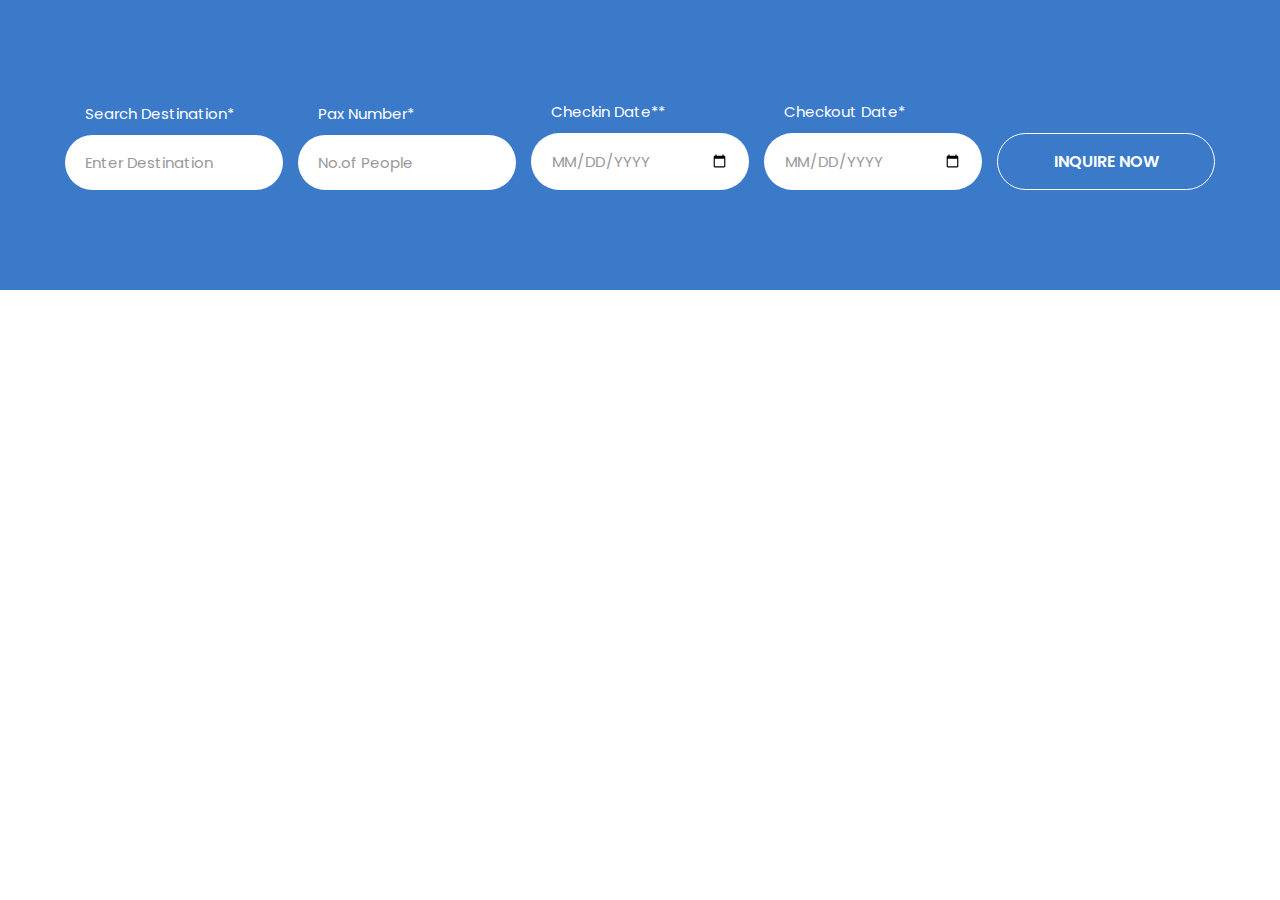
==== booking.html @ a95c3eb4 "first commit" ====
<!-- 
        - #TOUR SEARCH
      -->
      <!DOCTYPE html>
      <html>
          <head>
            <meta charset="UTF-8">
            <meta http-equiv="X-UA-Compatible" content="IE=edge">
            <meta name="viewport" content="width=device-width, initial-scale=1.0">
            <title>Musafir - Travel agancy</title>
          
            <!-- 
              - favicon
            -->
            <link rel="shortcut icon" href="./Mediamodifier-Design (2).svg" type="image/svg+xml">
          
            <!-- 
              - custom css link
            -->
            <link rel="stylesheet" href="./assets/css/style.css">
          
            <!-- 
              - google font link
            -->
            <link rel="preconnect" href="https://fonts.googleapis.com">
            <link rel="preconnect" href="https://fonts.gstatic.com" crossorigin>
            <link
              href="https://fonts.googleapis.com/css2?family=Montserrat:wght@500;600;700;800&family=Poppins:wght@400;500;600;700&display=swap"
              rel="stylesheet">
            </head>
            <body>
              <section class="tour-search">
                <div class="container">
        
                  <form action="" class="tour-search-form">
        
                    <div class="input-wrapper">
                      <label for="destination" class="input-label">Search Destination*</label>
        
                      <input type="text" name="destination" id="destination" required placeholder="Enter Destination"
                        class="input-field">
                    </div>
        
                    <div class="input-wrapper">
                      <label for="people" class="input-label">Pax Number*</label>
        
                      <input type="number" name="people" id="people" required placeholder="No.of People" class="input-field">
                    </div>
        
                    <div class="input-wrapper">
                      <label for="checkin" class="input-label">Checkin Date**</label>
        
                      <input type="date" name="checkin" id="checkin" required class="input-field">
                    </div>
        
                    <div class="input-wrapper">
                      <label for="checkout" class="input-label">Checkout Date*</label>
        
                      <input type="date" name="checkout" id="checkout" required class="input-field">
                    </div>
        
                    <button type="submit" class="btn btn-secondary">Inquire now</button>
        
                  </form>
        
                </div>
              </section>
              <!-- Your content goes here -->
          </body>
      </html>
---- assets/css/style.css ----
/*-----------------------------------*\
 * #style.css
\*-----------------------------------*/

/**
 * copyright 2022 codewithsadee
 */





/*-----------------------------------*\
 * #CUSTOM PROPERTY
\*-----------------------------------*/

:root {

  /**
   * colors
   */

  --united-nations-blue: hsl(214, 56%, 58%);
  --bright-navy-blue: hsl(214, 57%, 51%);
  --spanish-gray: hsl(0, 0%, 60%);
  --black-coral: hsl(225, 8%, 42%);
  --oxford-blue: hsl(208, 97%, 12%);
  --yale-blue: hsl(214, 72%, 33%);
  --blue-ncs: hsl(197, 100%, 36%);
  --gunmetal: hsl(206, 34%, 20%);
  --gainsboro: hsl(0, 0%, 88%);
  --cultured: hsl(0, 0%, 98%);
  --white: hsl(0, 0%, 100%);
  --black: hsl(0, 0%, 0%);
  --onyx: hsl(0, 0%, 25%);
  --jet: hsl(0, 0%, 20%);

  /**
   * typography
   */

  --ff-poppins: "Poppins", sans-serif;
  --ff-montserrat: "Montserrat", sans-serif;

  --fs-1: calc(20px + 3.5vw);
  --fs-2: calc(18px + 1.6vw);
  --fs-3: calc(16px + 0.45vw);
  --fs-4: 15px;
  --fs-5: 14px;
  --fs-6: 13px;
  --fs-7: 12px;
  --fs-8: 11px;

  --fw-500: 500;
  --fw-600: 600;
  --fw-700: 700;
  --fw-800: 800;

  /**
   * transition
   */

  --transition: 0.25s ease-in-out;

  /**
   * spacing
   */

  --section-padding: 60px;

  /**
   * border-radius
   */

  --radius-15: 15px;
  --radius-25: 25px;

}





/*-----------------------------------*\
 * #RESET
\*-----------------------------------*/

*, *::before, *::after {
  margin: 0;
  padding: 0;
  box-sizing: border-box;
}

li { list-style: none; }

a { text-decoration: none; }

a,
img,
span,
input,
label,
button,
ion-icon { display: block; }

input,
button {
  background: none;
  border: none;
  font: inherit;
}

button { cursor: pointer; }

input { width: 100%; }

ion-icon { pointer-events: none; }

html {
  font-family: var(--ff-poppins);
  scroll-behavior: smooth;
}

body { background: var(--white); }





/*-----------------------------------*\
 * #REUSED STYLE
\*-----------------------------------*/

.container { padding-inline: 15px; }

.btn {
  color: var(--white);
  text-transform: uppercase;
  font-size: var(--fs-5);
  border-radius: 100px;
  padding: var(--padding, 8px 18px);
  border: var(--border-width, 2px) solid transparent;
  transition: var(--transition);
}

.btn-primary {
  background: var(--bright-navy-blue);
  border-color: var(--bright-navy-blue);
}

.btn-primary:is(:hover, :focus) {
  background: var(--yale-blue);
  border-color: var(--yale-blue);
}

.btn-secondary { border-color: var(--white); }

.btn-secondary:is(:hover, :focus) { background: hsla(0, 0%, 100%, 0.1); }

.h1,
.h2,
.h3 {
  font-weight: var(--fw-800);
  font-family: var(--ff-montserrat);
  text-transform: uppercase;
}

.h1 {
  color: var(--white);
  font-size: var(--fs-1);
}

.h2,
.h3 { color: var(--gunmetal); }

.h2 { font-size: var(--fs-2); }

.h3 {
  font-size: var(--fs-3);
  font-weight: var(--fw-700);
}

.section-subtitle {
  color: var(--bright-navy-blue);
  font-size: var(--fs-5);
  text-transform: uppercase;
  font-family: var(--ff-montserrat);
  margin-bottom: 8px;
}

.section-title { margin-bottom: 15px; }

.section-text {
  color: var(--black-coral);
  margin-bottom: 30px;
}

.card-text {
  color: var(--black-coral);
  font-size: var(--fs-5);
}





/*-----------------------------------*\
 * #HEADER
\*-----------------------------------*/

.header {
  position: absolute;
  top: 0;
  left: 0;
  width: 100%;
  padding-top: 61px;
  z-index: 4;
}

.header-top {
  position: absolute;
  top: 0;
  left: 0;
  width: 100%;
  transition: var(--transition);
  border-bottom: 1px solid hsla(0, 0%, 100%, 0.1);
  padding-block: 15px;
  z-index: 1;
}

.header.active .header-top {
  position: fixed;
  background: var(--gunmetal);
}

.header-top .container {
  display: grid;
  grid-template-columns: repeat(3, 1fr);
  justify-items: flex-start;
  align-items: center;
}

.helpline-box .wrapper { display: none; }

.helpline-box .icon-box {
  background: var(--bright-navy-blue);
  padding: 6px;
  border-radius: 50%;
  color: var(--white);
}

.helpline-box .icon-box ion-icon { --ionicon-stroke-width: 40px; }

.header-top .logo { margin-inline: auto; }

.header-top .logo img { max-width: 100px; }

.header-btn-group {
  justify-self: flex-end;
  display: flex;
  align-items: center;
  gap: 10px;
  color: var(--white);
}

.search-btn,
.nav-open-btn {
  font-size: 30px;
  color: inherit;
}

.search-btn { font-size: 20px; }

.header-bottom { border-bottom: 1px solid hsla(0, 0%, 100%, 0.1);padding-block-start: inherit; }

.header-bottom .container {
  display: flex;
  justify-content: space-between;
  align-items: center;
  padding-block: 15px;
}

.social-list {
  display: flex;
  align-items: center;
  gap: 5px;
}

.social-link {
  color: var(--white);
  padding: 8px;
  border: 1px solid hsla(0, 0%, 100%, 0.3);
  border-radius: 50%;
  font-size: 15px;
  transition: var(--transition);
}

.social-link:is(:hover, :focus) { background: hsla(0, 0%, 100%, 0.2); }

.header .btn { --padding: 4px 20px; }

.header .navbar {
  position: fixed;
  top: 0;
  right: -300px;
  width: 100%;
  max-width: 300px;
  height: 100%;
  background: var(--white);
  visibility: hidden;
  pointer-events: none;
  transition: 0.15s ease-in;
  z-index: 3;
}

.navbar.active {
  right: 0;
  visibility: visible;
  pointer-events: all;
  transition: 0.25s ease-out;
}

.navbar-top {
  display: flex;
  justify-content: space-between;
  align-items: center;
  padding: 40px 15px;
}

.navbar-top .logo img { width: 150px; }

.nav-close-btn {
  font-size: 20px;
  color: var(--bright-navy-blue);
}

.nav-close-btn ion-icon { --ionicon-stroke-width: 80px; }

.navbar-list { border-top: 1px solid hsla(0, 0%, 0%, 0.1); }

.navbar-list li { border-bottom: 1px solid hsla(0, 0%, 0%, 0.1); }

.navbar-link {
  padding: 15px 20px;
  color: var(--jet);
  font-weight: var(--fw-500);
  font-size: var(--fs-4);
  transition: var(--transition);
  text-transform: capitalize;
}

.navbar-link:is(:hover, :focus) { color: var(--bright-navy-blue); }

.overlay {
  position: fixed;
  inset: 0;
  background: var(--black);
  opacity: 0;
  pointer-events: none;
  z-index: 2;
  transition: var(--transition);
}

.overlay.active {
  opacity: 0.7;
  pointer-events: all;
}





/*-----------------------------------*\
 * #HERO
\*-----------------------------------*/
.hero {
  background: none; /* Remove the background image */
  position: relative; /* Add this line to position the video relative to its container */
  display: grid;
  place-items: center;
  min-height: 600px;
  text-align: center;
  padding-top: 125px;
}

#video-background {
  position: absolute;
  top: 0;
  left: 0;
  width: 100%;
  height: 100%;
  object-fit: cover;
  z-index: -1; /* Set a lower z-index to place the video behind other content */
}


.hero-title { margin-bottom: 20px; }

.hero-text {
  color: var(--white);
  font-size: var(--fs-5);
  margin-bottom: 40px;
}

.btn-group {
  display: flex;
  flex-wrap: wrap;
  justify-content: center;
  align-items: center;
  gap: 10px;
}





/*-----------------------------------*\
 * #TOUR SEARCH
\*-----------------------------------*/

.tour-search {
  background: var(--bright-navy-blue);
  padding-block: var(--section-padding);
}

.tour-search-form .input-label {
  color: var(--white);
  font-size: var(--fs-4);
  margin-left: 20px;
  margin-bottom: 10px;
}

.tour-search-form .input-field {
  background: var(--white);
  padding: 10px 15px;
  font-size: var(--fs-5);
  border-radius: 50px;
}

.tour-search-form .input-field::placeholder { color: var(--spanish-gray); }

.tour-search-form .input-field::-webkit-datetime-edit {
  color: var(--spanish-gray);
  text-transform: uppercase;
}

.tour-search-form .input-wrapper { margin-bottom: 15px; }

.tour-search .btn {
  width: 100%;
  --border-width: 1px;
  font-weight: var(--fw-600);
  margin-top: 35px;
}





/*-----------------------------------*\
 * #POPULAR
\*-----------------------------------*/

.popular { padding-block: var(--section-padding); }

.popular-list,
.popular-list > li:not(:last-child) { margin-bottom: 30px; }

.popular-card {
  position: relative;
  overflow: hidden;
  border-radius: var(--radius-25);
  height: 430px;
}

.popular-card .card-img { height: 100%; }

.popular-card .card-img img {
  width: 100%;
  height: 100%;
  object-fit: cover;
}

.popular-card .card-content {
  position: absolute;
  bottom: 20px;
  left: 20px;
  right: 20px;
  background: var(--white);
  border-radius: var(--radius-25);
  padding: 20px;
}


.popular-card .card-rating {
  background: var(--bright-navy-blue);
  color: var(--white);
  position: absolute;
  top: 0;
  right: 25px;
  display: flex;
  align-items: center;
  gap: 1px;
  transform: translateY(-50%);
  padding: 6px 10px;
  border-radius: 20px;
  font-size: 14px;
}

.popular-card .card-subtitle {
  color: var(--blue-ncs);
  font-size: var(--fs-6);
  text-transform: uppercase;
  margin-bottom: 8px;
}

.popular-card .card-title { margin-bottom: 5px; }

.popular-card :is(.card-subtitle, .card-title) > a { color: inherit; }

.popular .btn { margin-inline: auto; }





/*-----------------------------------*\
 * #PACKAGE
\*-----------------------------------*/

.package { padding-block: var(--section-padding); }

.package-list { margin-bottom: 40px; }

.package-list > li:not(:last-child) { margin-bottom: 30px; }

.package-card {
  background: var(--cultured);
  overflow: hidden;
  border-radius: 15px;
}

.package-card .card-banner { height: 250px; }

.package-card .card-banner img {
  width: 100%;
  height: 100%;
  object-fit: cover;
}

.package-card .card-content { padding: 30px 20px; }

.package-card .card-title { margin-bottom: 15px; }

.package-card .card-text {
  line-height: 1.6;
  margin-bottom: 20px;
}

.card-meta-list {
  background: var(--white);
  max-width: max-content;
  display: flex;
  flex-wrap: wrap;
  justify-content: center;
  align-items: center;
  padding: 8px;
  box-shadow: 0 0 5px hsla(0, 0%, 0%, 0.15);
  border-radius: 50px;
}

.card-meta-item { position: relative; }

.card-meta-item:not(:last-child)::after {
  content: "";
  position: absolute;
  top: 4px;
  right: -1px;
  bottom: 4px;
  width: 1px;
  background: hsla(0, 0%, 0%, 0.3);
}

.meta-box {
  display: flex;
  justify-content: center;
  align-items: center;
  gap: 5px;
  padding-inline: 9px;
  color: var(--black-coral);
  font-size: var(--fs-8);
}

.meta-box > ion-icon {
  color: var(--bright-navy-blue);
  font-size: 13px;
}

.package-card .card-price {
  background: var(--united-nations-blue);
  color: var(--white);
  padding: 25px 20px;
  text-align: center;
}

.package-card .card-price .wrapper {
  display: flex;
  flex-wrap: wrap;
  justify-content: center;
  align-items: center;
  gap: 5px 15px;
  margin-bottom: 10px;
}

.package-card .card-price .reviews { font-size: var(--fs-5); }

.package-card .card-rating {
  display: flex;
  justify-content: center;
  align-items: center;
  gap: 1px;
  font-size: 14px;
}

.package-card .card-rating ion-icon:last-child { color: hsl(0, 0%, 80%); }

.package-card .price {
  font-size: var(--fs-2);
  font-family: var(--ff-montserrat);
  font-weight: var(--fw-800);
  margin-bottom: 20px;
}

.package-card .price span {
  font-size: var(--fs-7);
  font-weight: initial;
}

.package .btn { margin-inline: auto; }





/*-----------------------------------*\
 * #GALLERY
\*-----------------------------------*/

.gallery { padding-block: var(--section-padding); }

.gallery-list {
  display: grid;
  grid-template-columns: 1fr 1fr;
  gap: 10px;
}

.gallery-image {
  width: 100%;
  height: 100%;
  border-radius: var(--radius-15);
  overflow: hidden;
}

.gallery-item:nth-child(3) { grid-area: 1 / 2 / 3 / 3; }

.gallery-image img {
  width: 100%;
  height: 100%;
  object-fit: cover;
}





/*-----------------------------------*\
 * #CTA
\*-----------------------------------*/

.cta {
  background: var(--bright-navy-blue);
  padding-block: var(--section-padding);
}

.cta :is(.section-subtitle, .section-title, .section-text) { color: var(--white); }

.cta .section-text { font-size: var(--fs-5); }





/*-----------------------------------*\
 * #FOOTER
\*-----------------------------------*/

.footer-top {
  background: var(--gunmetal);
  padding-block: var(--section-padding);
  color: var(--gainsboro);
}

.footer-brand { margin-bottom: 30px; }

.footer-brand img { width: 180px; }

.footer-brand .logo { margin-bottom: 20px; }

.footer-text {
  font-size: var(--fs-5);
  line-height: 1.7;
}

.footer-contact { margin-bottom: 30px; }

.contact-title {
  position: relative;
  font-family: var(--ff-montserrat);
  font-weight: var(--fw-500);
  margin-bottom: 30px;
}

.contact-title::after {
  content: "";
  position: absolute;
  bottom: -10px;
  left: 0;
  width: 50px;
  height: 2px;
  background: var(--bright-navy-blue);
}

.contact-text {
  font-size: var(--fs-5);
  margin-bottom: 15px;
  max-width: 200px;
}

.contact-item {
  display: flex;
  justify-content: flex-start;
  align-items: center;
  gap: 10px;
  margin-bottom: 10px;
}

.contact-item ion-icon { --ionicon-stroke-width: 40px; }

.contact-link,
address {
  font-style: normal;
  color: var(--gainsboro);
  font-size: var(--fs-5);
}

.contact-link:is(:hover, :focus) { color: var(--white); }

.form-text {
  font-size: var(--fs-5);
  margin-bottom: 20px;
}

.footer-form .input-field {
  background: var(--white);
  font-size: var(--fs-5);
  padding: 15px 20px;
  border-radius: 100px;
  margin-bottom: 10px;
}

.footer-form .btn { width: 100%; }

.footer-bottom {
  --gunmetal: hsl(205, 36%, 17%);
  background: var(--gunmetal);
  padding-block: 20px;
  text-align: center;
}

.copyright {
  color: var(--gainsboro);
  font-size: var(--fs-5);
  margin-bottom: 10px;
}

.copyright a {
  color: inherit;
  display: inline-block;
}

.copyright a:is(:hover, :focus) { color: var(--white); }

.footer-bottom-list {
  display: flex;
  align-items: center;
  justify-content: center;
  gap: 21px;
}

.footer-bottom-list > li { position: relative; }

.footer-bottom-list > li:not(:last-child)::after {
  content: "";
  position: absolute;
  top: 3px;
  right: -10px;
  bottom: 3px;
  width: 1px;
  background: hsla(0, 0%, 100%, 0.2);
}

.footer-bottom-link {
  color: var(--gainsboro);
  font-size: var(--fs-7);
  transition: var(--transition);
}

.footer-bottom-link:is(:hover, :focus) { color: var(--white); }





/*-----------------------------------*\
 * #GO TO TOP
\*-----------------------------------*/

.go-top {
  position: fixed;
  bottom: 15px;
  right: 15px;
  width: 35px;
  height: 35px;
  background: var(--bright-navy-blue);
  color: var(--white);
  display: grid;
  place-items: center;
  font-size: 18px;
  border-radius: 6px;
  box-shadow: 0 1px 3px hsla(0, 0%, 0%, 0.5);
  opacity: 0;
  transform: translateY(10px);
  visibility: hidden;
  transition: var(--transition);
}

.go-top.active {
  opacity: 0.8;
  transform: translateY(0);
  visibility: visible;
}

.go-top:is(:hover, :focus) { opacity: 1; }





/*-----------------------------------*\
 * #MEDIA QUERIES
\*-----------------------------------*/

/**
 * responsive for larger than 580px screen
 */

@media (min-width: 580px) {

  /**
   * REUSED STYLE
   */

  .container {
    max-width: 580px;
    margin-inline: auto;
  }

  .btn {
    --fs-5: 16px;
    --padding: 12px 30px;
  }

  section:not(.cta) :is(.section-subtitle, .section-title, .section-text) {
    text-align: center;
  }

  .section-text { margin-bottom: 40px; }

  .card-text { --fs-5: 15px; }



  /**
   * HEADER
   */

  .header { padding-top: 83px; }

  .helpline-box .icon-box { padding: 14px; }

  .header-top .logo img { max-width: unset; }

  .search-btn { font-size: 30px; }

  .nav-open-btn { font-size: 40px; }

  .header .btn {
    --fs-5: 14px;
    --padding: 6px 20px;
  }



  /**
   * HERO
   */

  .hero {
    min-height: 800px;
    padding-top: 85px;
  }

  .hero-text { --fs-5: 15px; }

  .btn-group { gap: 20px; }



  /**
   * TOUR SEARCH
   */

  .tour-search-form {
    display: grid;
    grid-template-columns: 1fr 1fr;
    align-items: flex-end;
    gap: 15px;
  }

  .tour-search-form .input-wrapper { margin-bottom: 0; }

  .tour-search-form .input-field { padding: 16px 20px; }

  .tour-search .btn {
    grid-column: span 2;
    margin-top: 20px;
  }



  /**
   * POPULAR
   */

  .popular-card .card-content { right: auto; }



  /**
   * FOOTER
   */

  .footer .container {
    display: grid;
    grid-template-columns: 1fr 1fr;
    gap: 30px;
  }

  .footer-form { grid-column: span 2; }

  .footer-bottom { text-align: left; }

  .copyright { margin-bottom: 0; }

  .footer-bottom-list { justify-content: flex-end; }

}





/**
 * responsive for larger than 768px screen
 */

@media (min-width: 768px) {

  /**
   * CUSTOM PROPERTY
   */

  :root {

    /**
     * typography
     */

    --fs-5: 15px;

  }



  /**
   * REUSED STYLE
   */

  .container { max-width: 800px; }

  .section-text {
    max-width: 60ch;
    margin-inline: auto;
  }



  /**
   * HEADER
   */

  .helpline-box {
    display: flex;
    justify-content: flex-start;
    align-items: center;
    gap: 10px;
  }

  .helpline-box .wrapper {
    display: block;
    color: var(--white);
    font-size: var(--fs-6);
  }

  .social-list { gap: 10px; }



  /**
   * POPULAR
   */

  .popular-list {
    display: grid;
    grid-template-columns: 1fr 1fr;
    gap: 30px;
    margin-bottom: 50px;
  }

  .popular-list > li:not(:last-child) { margin-bottom: 0; }

  .popular-card .card-content { right: 20px; }



  /**
   * PACKAGE
   */

  .package-list { margin-bottom: 50px; }

  .package-list > li:not(:last-child) { margin-bottom: 40px; }

  .package-card {
    display: grid;
    grid-template-columns: 1.3fr 1.5fr 1fr;
  }

  .package-card .card-banner { height: 100%; }

  .package-card .card-content { padding: 40px; }

  .package-card .card-price {
    display: grid;
    place-content: center;
  }

  .package-card .card-price .wrapper { margin-bottom: 15px; }



  /**
   * GALLERY
   */

  .gallery { padding-bottom: calc(var(--section-padding * 2)); }

  .gallery-list {
    grid-template-columns: repeat(3, 1fr);
    gap: 20px;
  }

  .gallery-image { border-radius: var(--radius-25); }



  /**
   * CTA
   */

  .cta .container {
    display: flex;
    justify-content: space-between;
    align-items: center;
  }

  .cta-content { width: calc(100% - 225px); }

  .cta .section-text { margin-inline: 0; }



  /**
   * FOOTER
   */

  .form-wrapper {
    display: flex;
    justify-content: flex-start;
    align-items: center;
    gap: 20px;
  }

  .footer-form .input-field { margin-bottom: 0; }

  .footer-form .btn { width: max-content; }

}





/**
 * responsive for larger than 992px screen
 */

@media (min-width: 992px) {

  /**
   * REUSED STYLE
   */

  .container { max-width: 1050px; }



  /**
   * HEADER
   */

  .header.active .header-top {
    position: unset;
    background: unset;
  }

  .nav-open-btn,
  .navbar-top { display: none; }

  .header-bottom { border-bottom: none; }

  .header.active .header-bottom {
    position: fixed;
    top: 0;
    left: 0;
    width: 100%;
    background: var(--white);
    color: var(--onyx);
    box-shadow: 0 2px 5px hsla(0, 0%, 0%, 0.08);
    transition: var(--transition);
  }

  .header-bottom .container { padding-block: 0; }

  .header .navbar { all: unset; }

  .navbar-list {
    border-top: none;
    display: flex;
    justify-content: center;
    align-items: center;
  }

  .navbar-list li { border-bottom: none; }

  .navbar-link {
    color: var(--white);
    --fs-4: 16px;
    font-weight: unset;
    text-transform: uppercase;
    padding: 20px 15px;
  }

  .header.active .navbar-link { color: var(--onyx); }

  .header.active .navbar-link:is(:hover, :focus) { color: var(--bright-navy-blue); }

  .header.active .social-link {
    color: var(--onyx);
    border-color: hsla(0, 0%, 0%, 0.15);
  }

  .overlay { display: none; }



  /**
   * HERO
   */

  .hero .container { max-width: 740px; }



  /**
   * TOUR SEARCH
   */

  .tour-search-form { grid-template-columns: repeat(5, 1fr); }

  .tour-search .btn {
    --padding: 15px;
    grid-column: unset;
    margin-top: 0;
  }



  /**
   * POPULAR
   */

  .popular-list { grid-template-columns: repeat(3, 1fr); }



  /**
   * PACKAGE
   */

  .meta-box { --fs-8: 13px; }

  .meta-box > ion-icon { font-size: 15px; }



  /**
   * CTA 
   */

  .cta .section-title { max-width: 25ch; }



  /**
   * FOOTER
   */

  .footer-top .container {
    grid-template-columns: repeat(3, 1fr);
    gap: 50px;
  }

  .footer-form { grid-column: unset; }

  .form-wrapper { flex-direction: column; }

  .footer-form .btn { width: 100%; }

}





/**
 * responsive for larger than 1200px screen
 */

@media (min-width: 1200px) {

  /**
   * CUSTOM PROPERTY
   */

  :root {

    /**
     * spacing
     */

    --section-padding: 100px;

  }



  /**
   * REUSED STYLE
   */

  .container { max-width: 1180px; }

}
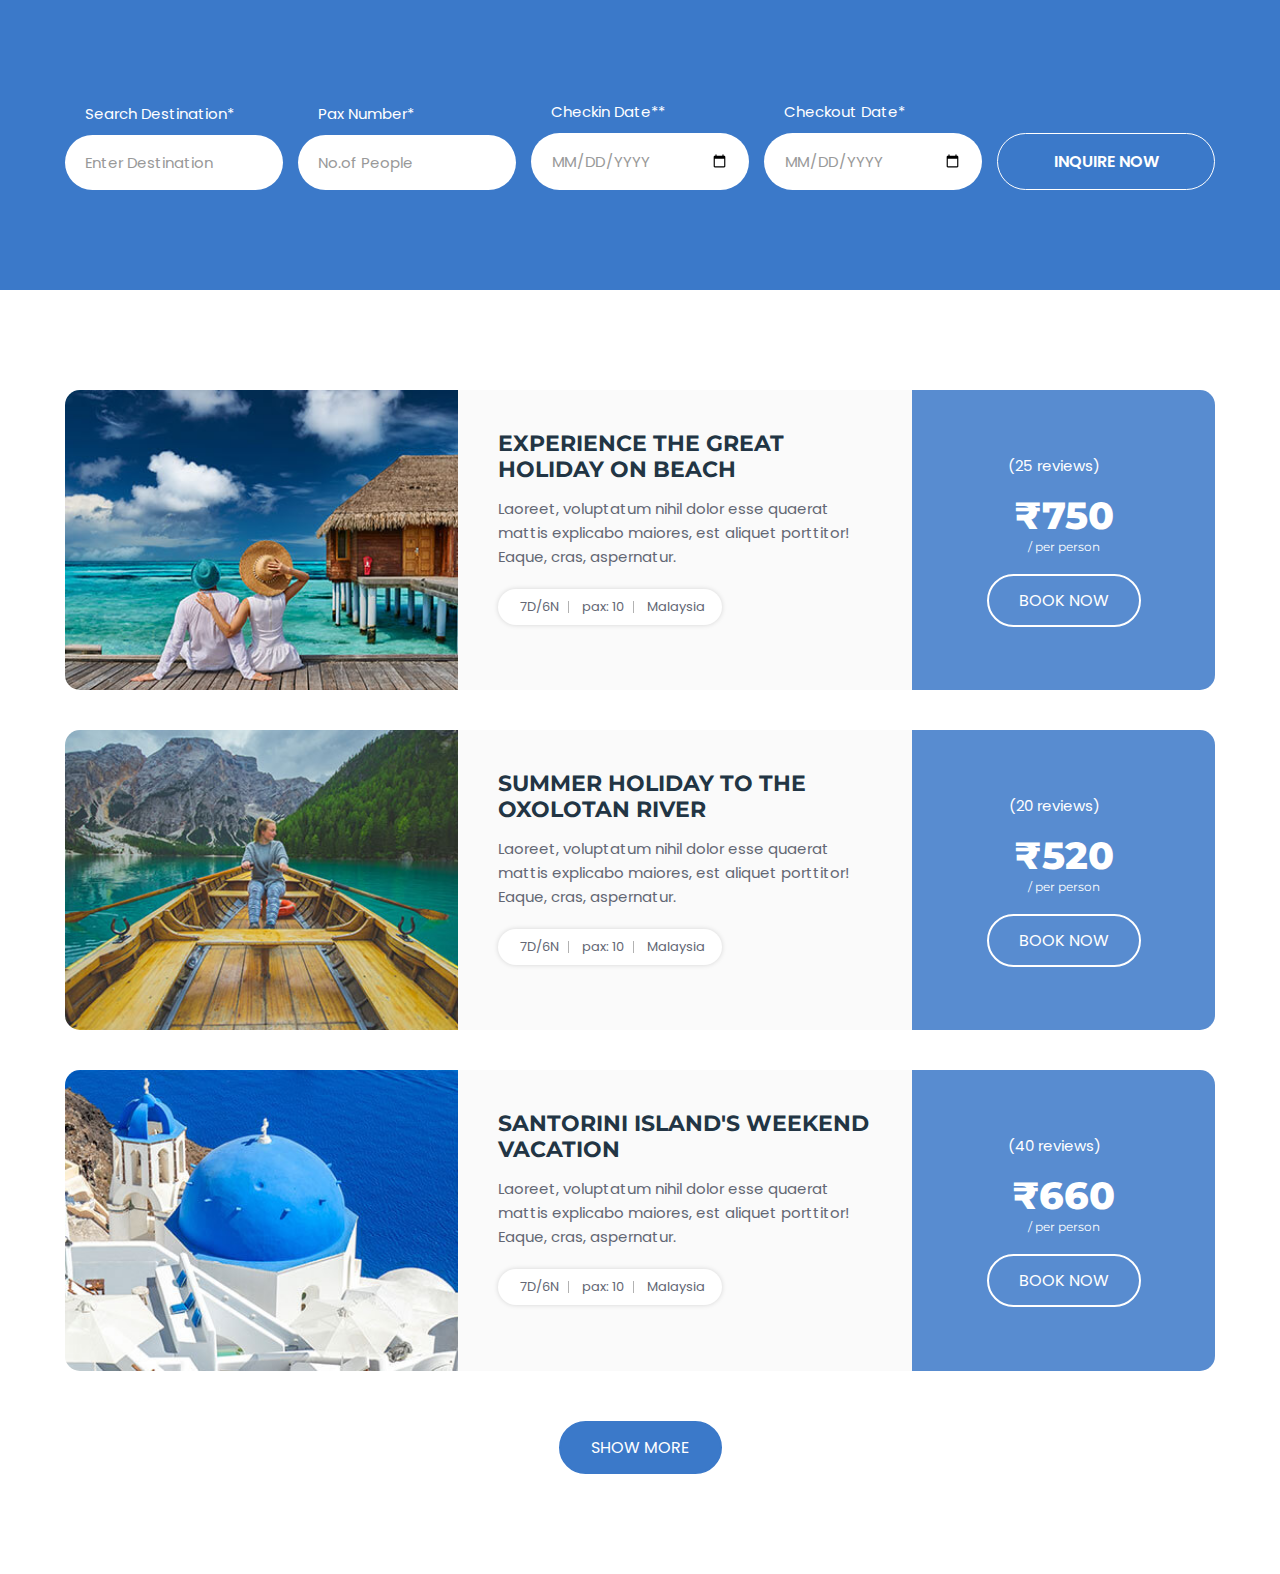
==== commit ce3e1957: "muzzu" ====
--- a/booking.html
+++ b/booking.html
@@ -66,5 +66,240 @@
                 </div>
               </section>
               <!-- Your content goes here -->
+              <section class="package" id="package">
+                <div class="container">
+      
+        
+                  <ul class="package-list">
+        
+                    <li>
+                      <div class="package-card">
+        
+                        <figure class="card-banner">
+                          <img src="./assets/images/packege-1.jpg" alt="Experience The Great Holiday On Beach" loading="lazy">
+                        </figure>
+        
+                        <div class="card-content">
+        
+                          <h3 class="h3 card-title">Experience The Great Holiday On Beach</h3>
+        
+                          <p class="card-text">
+                            Laoreet, voluptatum nihil dolor esse quaerat mattis explicabo maiores, est aliquet porttitor! Eaque,
+                            cras, aspernatur.
+                          </p>
+        
+                          <ul class="card-meta-list">
+        
+                            <li class="card-meta-item">
+                              <div class="meta-box">
+                                <ion-icon name="time"></ion-icon>
+        
+                                <p class="text">7D/6N</p>
+                              </div>
+                            </li>
+        
+                            <li class="card-meta-item">
+                              <div class="meta-box">
+                                <ion-icon name="people"></ion-icon>
+        
+                                <p class="text">pax: 10</p>
+                              </div>
+                            </li>
+        
+                            <li class="card-meta-item">
+                              <div class="meta-box">
+                                <ion-icon name="location"></ion-icon>
+        
+                                <p class="text">Malaysia</p>
+                              </div>
+                            </li>
+        
+                          </ul>
+        
+                        </div>
+        
+                        <div class="card-price">
+        
+                          <div class="wrapper">
+        
+                            <p class="reviews">(25 reviews)</p>
+        
+                            <div class="card-rating">
+                              <ion-icon name="star"></ion-icon>
+                              <ion-icon name="star"></ion-icon>
+                              <ion-icon name="star"></ion-icon>
+                              <ion-icon name="star"></ion-icon>
+                              <ion-icon name="star"></ion-icon>
+                            </div>
+        
+                          </div>
+        
+                          <p class="price">
+                            ₹750
+                            <span>/ per person</span>
+                          </p>
+        
+                          <button class="btn btn-secondary">Book Now</button>
+        
+                        </div>
+        
+                      </div>
+                    </li>
+        
+                    <li>
+                      <div class="package-card">
+        
+                        <figure class="card-banner">
+                          <img src="./assets/images/packege-2.jpg" alt="Summer Holiday To The Oxolotan River" loading="lazy">
+                        </figure>
+        
+                        <div class="card-content">
+        
+                          <h3 class="h3 card-title">Summer Holiday To The Oxolotan River</h3>
+        
+                          <p class="card-text">
+                            Laoreet, voluptatum nihil dolor esse quaerat mattis explicabo maiores, est aliquet porttitor! Eaque,
+                            cras, aspernatur.
+                          </p>
+        
+                          <ul class="card-meta-list">
+        
+                            <li class="card-meta-item">
+                              <div class="meta-box">
+                                <ion-icon name="time"></ion-icon>
+        
+                                <p class="text">7D/6N</p>
+                              </div>
+                            </li>
+        
+                            <li class="card-meta-item">
+                              <div class="meta-box">
+                                <ion-icon name="people"></ion-icon>
+        
+                                <p class="text">pax: 10</p>
+                              </div>
+                            </li>
+        
+                            <li class="card-meta-item">
+                              <div class="meta-box">
+                                <ion-icon name="location"></ion-icon>
+        
+                                <p class="text">Malaysia</p>
+                              </div>
+                            </li>
+        
+                          </ul>
+        
+                        </div>
+        
+                        <div class="card-price">
+        
+                          <div class="wrapper">
+        
+                            <p class="reviews">(20 reviews)</p>
+        
+                            <div class="card-rating">
+                              <ion-icon name="star"></ion-icon>
+                              <ion-icon name="star"></ion-icon>
+                              <ion-icon name="star"></ion-icon>
+                              <ion-icon name="star"></ion-icon>
+                              <ion-icon name="star"></ion-icon>
+                            </div>
+        
+                          </div>
+        
+                          <p class="price">
+                            ₹520
+                            <span>/ per person</span>
+                          </p>
+        
+                          <button class="btn btn-secondary">Book Now</button>
+        
+                        </div>
+        
+                      </div>
+                    </li>
+        
+                    <li>
+                      <div class="package-card">
+        
+                        <figure class="card-banner">
+                          <img src="./assets/images/packege-3.jpg" alt="Santorini Island's Weekend Vacation" loading="lazy">
+                        </figure>
+        
+                        <div class="card-content">
+        
+                          <h3 class="h3 card-title">Santorini Island's Weekend Vacation</h3>
+        
+                          <p class="card-text">
+                            Laoreet, voluptatum nihil dolor esse quaerat mattis explicabo maiores, est aliquet porttitor! Eaque,
+                            cras, aspernatur.
+                          </p>
+        
+                          <ul class="card-meta-list">
+        
+                            <li class="card-meta-item">
+                              <div class="meta-box">
+                                <ion-icon name="time"></ion-icon>
+        
+                                <p class="text">7D/6N</p>
+                              </div>
+                            </li>
+        
+                            <li class="card-meta-item">
+                              <div class="meta-box">
+                                <ion-icon name="people"></ion-icon>
+        
+                                <p class="text">pax: 10</p>
+                              </div>
+                            </li>
+        
+                            <li class="card-meta-item">
+                              <div class="meta-box">
+                                <ion-icon name="location"></ion-icon>
+        
+                                <p class="text">Malaysia</p>
+                              </div>
+                            </li>
+        
+                          </ul>
+        
+                        </div>
+        
+                        <div class="card-price">
+        
+                          <div class="wrapper">
+        
+                            <p class="reviews">(40 reviews)</p>
+        
+                            <div class="card-rating">
+                              <ion-icon name="star"></ion-icon>
+                              <ion-icon name="star"></ion-icon>
+                              <ion-icon name="star"></ion-icon>
+                              <ion-icon name="star"></ion-icon>
+                              <ion-icon name="star"></ion-icon>
+                            </div>
+        
+                          </div>
+        
+                          <p class="price">
+                            ₹660
+                            <span>/ per person</span>
+                          </p>
+        
+                          <button class="btn btn-secondary">Book Now</button>
+        
+                        </div>
+        
+                      </div>
+                    </li>
+        
+                  </ul>
+        
+                  <button class="btn btn-primary">Show more</button>
+        
+                </div>
+              </section>
+        
           </body>
       </html>